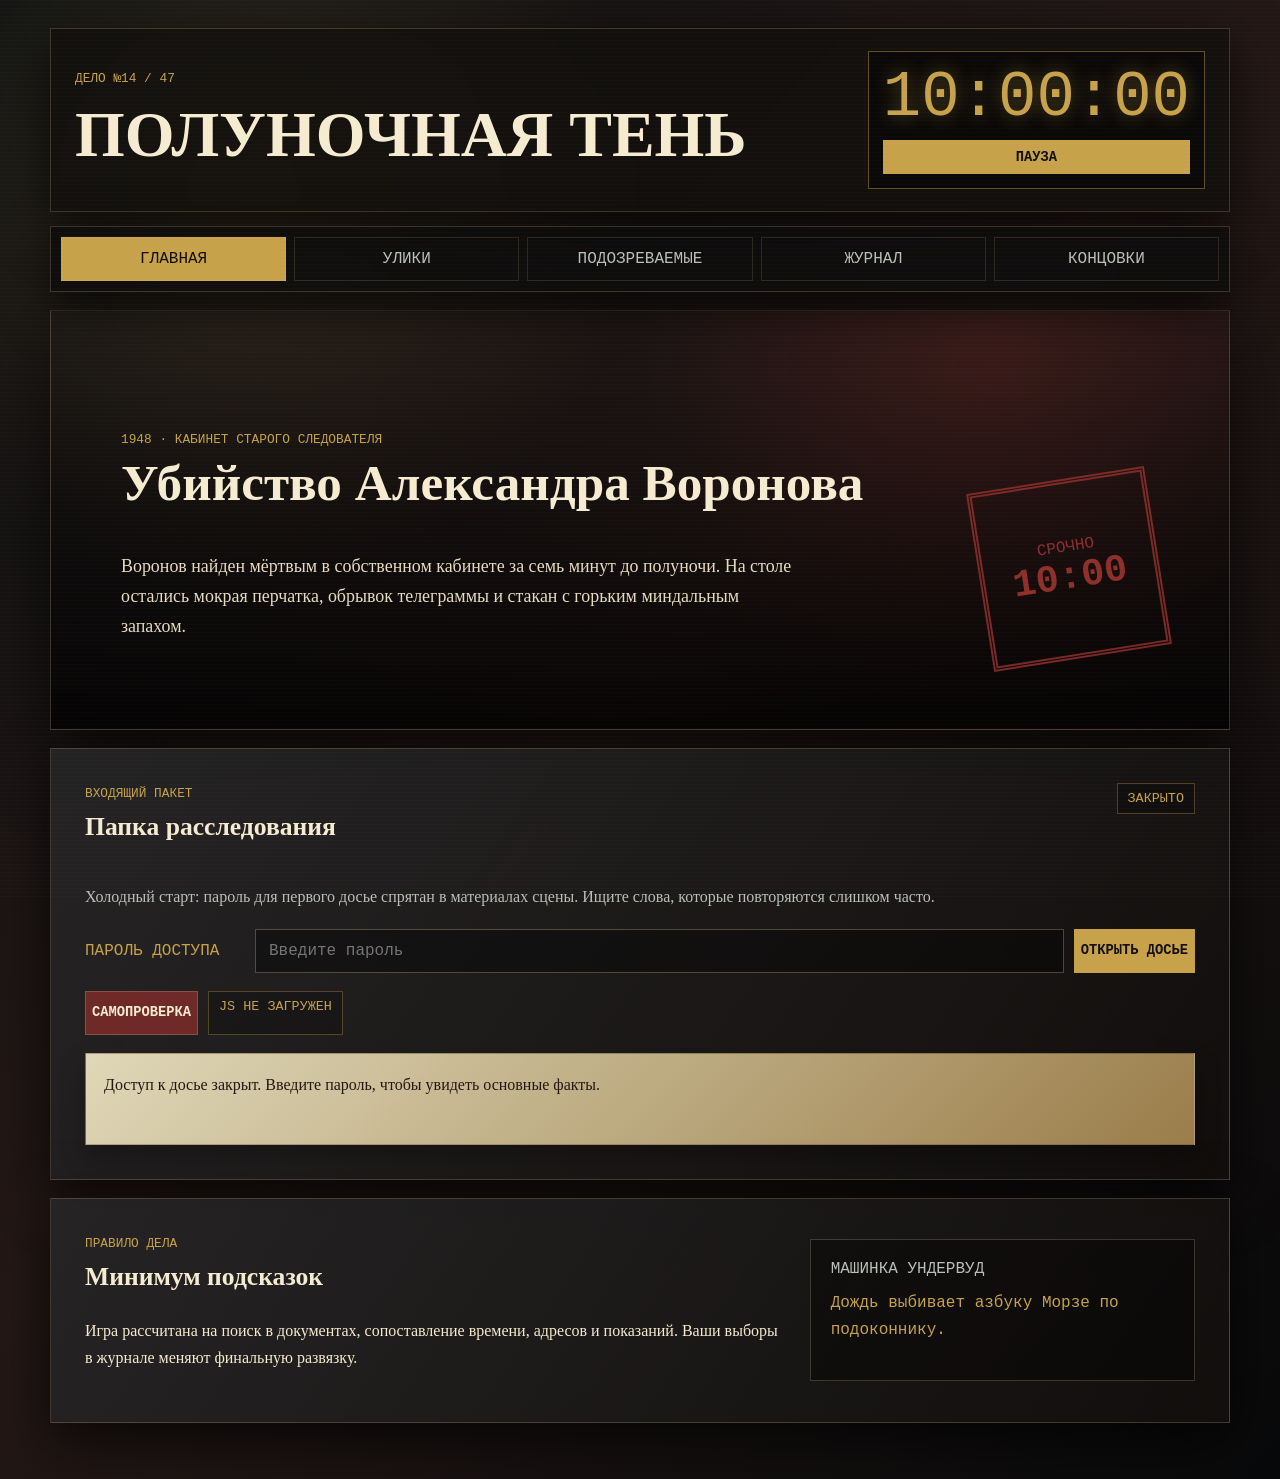
==== index.html @ 9af2876a "Add files via upload" ====
<!DOCTYPE html>
<html lang="ru">
  <head>
    <meta charset="UTF-8" />
    <meta name="viewport" content="width=device-width, initial-scale=1.0" />
    <meta name="description" content="ARG-детектив Полуночная Тень: статическая игра для GitHub Pages." />
    <title>Полуночная Тень — Дело</title>
    <link rel="stylesheet" href="css/style.css" />
  </head>
  <body data-page="index">
    <div class="rain"></div>
    <div class="backdrop"></div>
    <div class="crt"></div>
    <div class="wrap">
      <header class="topbar">
        <div>
          <p class="overline">Дело №14 / 47</p>
          <h1>Полуночная Тень</h1>
        </div>
        <div class="timer-panel" aria-live="polite">
          <span id="timer-display">10:00:00</span>
          <button id="timer-toggle" class="button small" type="button">Пауза</button>
        </div>
      </header>

      <nav class="nav" aria-label="Разделы дела">
        <a class="nav-link active" href="index.html">Главная</a>
        <a class="nav-link" href="clues.html">Улики</a>
        <a class="nav-link" href="suspects.html">Подозреваемые</a>
        <a class="nav-link" href="journal.html">Журнал</a>
        <a class="nav-link" href="endings.html">Концовки</a>
      </nav>

      <main class="content">
        <section class="hero">
          <div class="hero-copy">
            <p class="overline">1948 · кабинет старого следователя</p>
            <h2>Убийство Александра Воронова</h2>
            <p>
              Воронов найден мёртвым в собственном кабинете за семь минут до полуночи.
              На столе остались мокрая перчатка, обрывок телеграммы и стакан с горьким миндальным запахом.
            </p>
          </div>
          <div class="case-stamp" aria-hidden="true">
            <span>СРОЧНО</span>
            <strong>10:00</strong>
          </div>
        </section>

        <section class="panel">
          <div class="section-head">
            <div>
              <p class="overline">Входящий пакет</p>
              <h3>Папка расследования</h3>
            </div>
            <span id="global-status" class="status-pill">закрыто</span>
          </div>
          <p id="intro-status" class="hint">
            Холодный старт: пароль для первого досье спрятан в материалах сцены. Ищите слова, которые повторяются слишком часто.
          </p>
          <div class="password-box">
            <label for="entry-password">Пароль доступа</label>
            <input id="entry-password" type="text" autocomplete="off" placeholder="Введите пароль" />
            <button id="unlock-dossier" class="button" type="button">Открыть досье</button>
          </div>
          <div class="button-row">
            <button id="self-test" class="button secondary" type="button">Самопроверка</button>
            <span id="js-status" class="status-pill">JS не загружен</span>
          </div>
          <div id="dossier-content" class="locked-panel">
            <p>Доступ к досье закрыт. Введите пароль, чтобы увидеть основные факты.</p>
          </div>
        </section>

        <section class="panel split">
          <div>
            <p class="overline">Правило дела</p>
            <h3>Минимум подсказок</h3>
            <p>
              Игра рассчитана на поиск в документах, сопоставление времени, адресов и показаний. Ваши выборы в журнале меняют финальную развязку.
            </p>
          </div>
          <div class="type-card">
            <span>машинка Ундервуд</span>
            <p id="typewriter-line">Дождь выбивает азбуку Морзе по подоконнику.</p>
          </div>
        </section>
      </main>
    </div>

    <script defer src="js/gameData.js"></script>
    <script defer src="js/dialogues.js"></script>
    <script defer src="js/progress.js"></script>
    <script defer src="js/main.js"></script>
  </body>
</html>
---- css/style.css ----
:root {
  --ink: #120f0d;
  --coal: #1b1b1c;
  --charcoal: #262526;
  --paper: #d6c49b;
  --paper-deep: #a98b55;
  --brass: #c7a24a;
  --red: #8e2f2b;
  --green: #5c7b68;
  --mist: #b8c0b7;
  --white: #f5ebd0;
  --shadow: rgba(0, 0, 0, 0.72);
  color-scheme: dark;
}

* {
  box-sizing: border-box;
}

html {
  min-height: 100%;
  background: var(--ink);
}

body {
  min-height: 100vh;
  margin: 0;
  color: var(--white);
  font-family: Georgia, "Times New Roman", serif;
  background:
    radial-gradient(circle at 18% 12%, rgba(199, 162, 74, 0.15), transparent 26rem),
    linear-gradient(135deg, #0d1012 0%, #241816 48%, #08090a 100%);
  overflow-x: hidden;
}

body::before {
  content: "";
  position: fixed;
  inset: 0;
  z-index: -4;
  background:
    linear-gradient(90deg, rgba(0, 0, 0, 0.76), transparent 42%, rgba(0, 0, 0, 0.8)),
    url("data:image/svg+xml,%3Csvg xmlns='http://www.w3.org/2000/svg' width='1200' height='800' viewBox='0 0 1200 800'%3E%3Crect width='1200' height='800' fill='%23110f0e'/%3E%3Cpath d='M0 610h1200v190H0z' fill='%23181715'/%3E%3Cpath d='M135 95h260v340H135z' fill='%23262828'/%3E%3Cpath d='M165 125h85v280h-85zm115 0h85v280h-85z' fill='%2307090a'/%3E%3Cpath d='M720 92h275v385H720z' fill='%23222322'/%3E%3Cpath d='M750 128h92v312h-92zm118 0h92v312h-92z' fill='%23080b0d'/%3E%3Cpath d='M470 470h360v42H470zM520 510h260v105H520z' fill='%23332b22'/%3E%3Cpath d='M548 438h125v36H548z' fill='%23644b31'/%3E%3Ccircle cx='610' cy='456' r='22' fill='%23b18e4d' opacity='.45'/%3E%3Cpath d='M70 652h1060' stroke='%23443b31' stroke-width='3'/%3E%3C/svg%3E") center / cover no-repeat;
  filter: saturate(0.75) contrast(1.08);
}

.backdrop {
  position: fixed;
  inset: 0;
  z-index: -3;
  background: radial-gradient(circle at 50% 8%, transparent 0 18rem, rgba(0, 0, 0, 0.56) 42rem);
  pointer-events: none;
}

.rain {
  position: fixed;
  inset: 0;
  z-index: -2;
  opacity: 0.32;
  pointer-events: none;
  background-image:
    linear-gradient(115deg, transparent 0 42%, rgba(184, 192, 183, 0.42) 43%, transparent 45%),
    linear-gradient(115deg, transparent 0 70%, rgba(184, 192, 183, 0.26) 71%, transparent 73%);
  background-size: 56px 128px, 89px 160px;
  animation: rain-fall 0.72s linear infinite;
}

.crt {
  position: fixed;
  inset: 0;
  z-index: 30;
  pointer-events: none;
  background:
    repeating-linear-gradient(to bottom, rgba(255, 255, 255, 0.03) 0 1px, transparent 1px 4px),
    radial-gradient(circle, transparent 45%, rgba(0, 0, 0, 0.35));
  mix-blend-mode: screen;
  opacity: 0.42;
}

.wrap {
  width: min(1180px, calc(100% - 32px));
  margin: 0 auto;
  padding: 28px 0 56px;
}

.topbar,
.nav,
.panel {
  border: 1px solid rgba(214, 196, 155, 0.22);
  box-shadow: 0 16px 50px var(--shadow);
  backdrop-filter: blur(5px);
}

.topbar {
  display: flex;
  align-items: center;
  justify-content: space-between;
  gap: 24px;
  padding: 22px 24px;
  background: rgba(18, 15, 13, 0.82);
}

h1,
h2,
h3,
p {
  margin-top: 0;
}

h1 {
  margin-bottom: 0;
  font-size: clamp(2.1rem, 5vw, 4.8rem);
  font-weight: 700;
  text-transform: uppercase;
}

h2 {
  font-size: clamp(2rem, 4vw, 4.2rem);
  line-height: 0.98;
}

h3 {
  font-size: clamp(1.35rem, 2vw, 2rem);
}

p {
  line-height: 1.68;
}

.overline {
  margin-bottom: 8px;
  color: var(--brass);
  font-family: "Courier New", monospace;
  font-size: 0.8rem;
  letter-spacing: 0;
  text-transform: uppercase;
}

.timer-panel {
  min-width: 245px;
  padding: 14px;
  border: 1px solid rgba(199, 162, 74, 0.45);
  background: rgba(0, 0, 0, 0.44);
  text-align: center;
}

#timer-display {
  display: block;
  color: var(--brass);
  font-family: "Courier New", monospace;
  font-size: clamp(2.2rem, 5vw, 4rem);
  line-height: 1;
  text-shadow: 0 0 18px rgba(199, 162, 74, 0.42);
}

.nav {
  display: flex;
  flex-wrap: wrap;
  gap: 8px;
  margin-top: 14px;
  padding: 10px;
  background: rgba(12, 12, 12, 0.8);
}

.nav-link {
  flex: 1 1 150px;
  padding: 12px 14px;
  color: var(--mist);
  border: 1px solid rgba(214, 196, 155, 0.15);
  font-family: "Courier New", monospace;
  text-align: center;
  text-decoration: none;
  text-transform: uppercase;
}

.nav-link:hover,
.nav-link.active {
  color: var(--ink);
  background: var(--brass);
}

.content {
  display: grid;
  gap: 18px;
  margin-top: 18px;
}

.two-column {
  grid-template-columns: minmax(0, 1fr) minmax(320px, 0.7fr);
}

.hero {
  min-height: 420px;
  display: grid;
  grid-template-columns: minmax(0, 1fr) 230px;
  align-items: end;
  gap: 20px;
  padding: clamp(28px, 6vw, 70px);
  border: 1px solid rgba(214, 196, 155, 0.24);
  background:
    linear-gradient(180deg, transparent, rgba(0, 0, 0, 0.78)),
    radial-gradient(circle at 80% 15%, rgba(142, 47, 43, 0.26), transparent 22rem);
  box-shadow: 0 24px 70px var(--shadow);
}

.hero-copy {
  max-width: 780px;
}

.hero-copy p:not(.overline) {
  max-width: 680px;
  color: #e6dac0;
  font-size: 1.12rem;
}

.case-stamp {
  justify-self: end;
  width: 180px;
  height: 180px;
  display: grid;
  place-content: center;
  border: 5px double rgba(142, 47, 43, 0.85);
  color: var(--red);
  transform: rotate(-9deg);
  text-align: center;
  text-transform: uppercase;
}

.case-stamp span,
.case-stamp strong {
  display: block;
  font-family: "Courier New", monospace;
}

.case-stamp strong {
  font-size: 2.4rem;
}

.panel {
  padding: clamp(20px, 4vw, 34px);
  background:
    linear-gradient(125deg, rgba(38, 37, 38, 0.93), rgba(18, 15, 13, 0.9)),
    repeating-linear-gradient(0deg, rgba(255, 255, 255, 0.02) 0 1px, transparent 1px 8px);
}

.split {
  display: grid;
  grid-template-columns: minmax(0, 1fr) minmax(260px, 0.55fr);
  gap: 24px;
}

.section-head {
  display: flex;
  justify-content: space-between;
  gap: 18px;
  align-items: flex-start;
  margin-bottom: 16px;
}

.hint {
  color: var(--mist);
}

.status-pill,
.tag {
  display: inline-block;
  padding: 7px 10px;
  border: 1px solid rgba(199, 162, 74, 0.35);
  color: var(--brass);
  background: rgba(0, 0, 0, 0.26);
  font-family: "Courier New", monospace;
  font-size: 0.84rem;
  text-transform: uppercase;
}

.password-box {
  display: grid;
  grid-template-columns: 160px minmax(0, 1fr) auto;
  gap: 10px;
  align-items: center;
  margin: 18px 0;
}

label {
  color: var(--brass);
  font-family: "Courier New", monospace;
  text-transform: uppercase;
}

input,
textarea {
  width: 100%;
  border: 1px solid rgba(214, 196, 155, 0.32);
  border-radius: 0;
  color: var(--white);
  background: rgba(0, 0, 0, 0.38);
  font: 1rem "Courier New", monospace;
  outline: none;
}

input {
  min-height: 44px;
  padding: 0 13px;
}

textarea {
  resize: vertical;
  min-height: 180px;
  padding: 13px;
  line-height: 1.55;
}

input:focus,
textarea:focus {
  border-color: var(--brass);
  box-shadow: 0 0 0 3px rgba(199, 162, 74, 0.14);
}

.button {
  min-height: 44px;
  border: 1px solid rgba(199, 162, 74, 0.7);
  color: var(--ink);
  background: var(--brass);
  cursor: pointer;
  font: 700 0.86rem "Courier New", monospace;
  text-transform: uppercase;
}

.button:hover {
  filter: brightness(1.08);
}

.button.secondary {
  color: var(--white);
  background: rgba(142, 47, 43, 0.72);
  border-color: rgba(214, 196, 155, 0.25);
}

.button.small {
  width: 100%;
  margin-top: 10px;
  min-height: 34px;
}

.button-row {
  display: flex;
  flex-wrap: wrap;
  gap: 10px;
  margin: 12px 0 18px;
}

.locked-panel,
.paper,
.suspect-card,
.choice-card,
.note {
  border: 1px solid rgba(80, 57, 35, 0.34);
  color: #231912;
  background:
    linear-gradient(135deg, rgba(255, 246, 209, 0.86), rgba(173, 141, 83, 0.88)),
    repeating-linear-gradient(90deg, rgba(0, 0, 0, 0.04) 0 1px, transparent 1px 9px);
  box-shadow: 0 12px 24px rgba(0, 0, 0, 0.28);
}

.locked-panel {
  padding: 18px;
  min-height: 92px;
}

.evidence-board,
.card-grid {
  display: grid;
  grid-template-columns: repeat(auto-fit, minmax(240px, 1fr));
  gap: 18px;
}

.paper,
.suspect-card,
.choice-card {
  position: relative;
  padding: 18px;
  transform: rotate(var(--tilt, 0deg));
}

.paper::before,
.suspect-card::before {
  content: "";
  position: absolute;
  top: -9px;
  left: 42%;
  width: 64px;
  height: 22px;
  background: rgba(214, 196, 155, 0.52);
  box-shadow: 0 2px 5px rgba(0, 0, 0, 0.25);
}

.paper h3,
.suspect-card h3,
.choice-card h3 {
  margin-bottom: 8px;
  color: #271913;
}

.meta {
  margin-bottom: 10px;
  color: #6b332b;
  font-family: "Courier New", monospace;
  font-size: 0.85rem;
  text-transform: uppercase;
}

.locked {
  color: var(--mist);
  background: rgba(0, 0, 0, 0.22);
}

.file-link {
  display: inline-block;
  margin-top: 10px;
  color: #401f1c;
  font-family: "Courier New", monospace;
  font-weight: 700;
}

.material-preview {
  display: block;
  width: 100%;
  margin-top: 12px;
  border: 1px solid rgba(52, 32, 22, 0.32);
  background: rgba(255, 255, 255, 0.22);
}

img.material-preview {
  min-height: 180px;
  object-fit: cover;
}

.pdf-preview {
  height: 240px;
}

.audio-preview {
  min-height: 42px;
}

.tag-row,
.mini-tags {
  display: flex;
  flex-wrap: wrap;
  gap: 8px;
  margin-top: 14px;
}

.mini-tags span {
  padding: 4px 7px;
  color: #342016;
  border: 1px solid rgba(52, 32, 22, 0.28);
  font: 0.76rem "Courier New", monospace;
  text-transform: uppercase;
}

.dialogue {
  margin-top: 12px;
  padding-top: 12px;
  border-top: 1px dashed rgba(52, 32, 22, 0.34);
  font-style: italic;
}

.choice-list,
.note-list {
  display: grid;
  gap: 14px;
}

.choice-card {
  display: grid;
  gap: 12px;
}

.choice-card.selected {
  outline: 4px solid rgba(142, 47, 43, 0.55);
}

.note {
  padding: 14px;
  white-space: pre-wrap;
}

.type-card {
  align-self: center;
  padding: 20px;
  border: 1px solid rgba(214, 196, 155, 0.24);
  color: var(--brass);
  background: rgba(0, 0, 0, 0.35);
  font-family: "Courier New", monospace;
}

.type-card span {
  display: block;
  margin-bottom: 12px;
  color: var(--mist);
  text-transform: uppercase;
}

.toast {
  position: fixed;
  right: 18px;
  bottom: 18px;
  z-index: 40;
  max-width: min(420px, calc(100% - 36px));
  padding: 14px 16px;
  border: 1px solid rgba(199, 162, 74, 0.45);
  color: var(--white);
  background: rgba(13, 13, 13, 0.92);
  box-shadow: 0 12px 34px rgba(0, 0, 0, 0.46);
  font-family: "Courier New", monospace;
}

@keyframes rain-fall {
  from {
    background-position: 0 0, 0 0;
  }
  to {
    background-position: -56px 128px, -89px 160px;
  }
}

@media (max-width: 820px) {
  .topbar,
  .hero,
  .split,
  .two-column,
  .password-box {
    grid-template-columns: 1fr;
  }

  .topbar {
    display: grid;
  }

  .timer-panel {
    min-width: 0;
  }

  .case-stamp {
    justify-self: start;
  }

  .section-head {
    display: grid;
  }
}
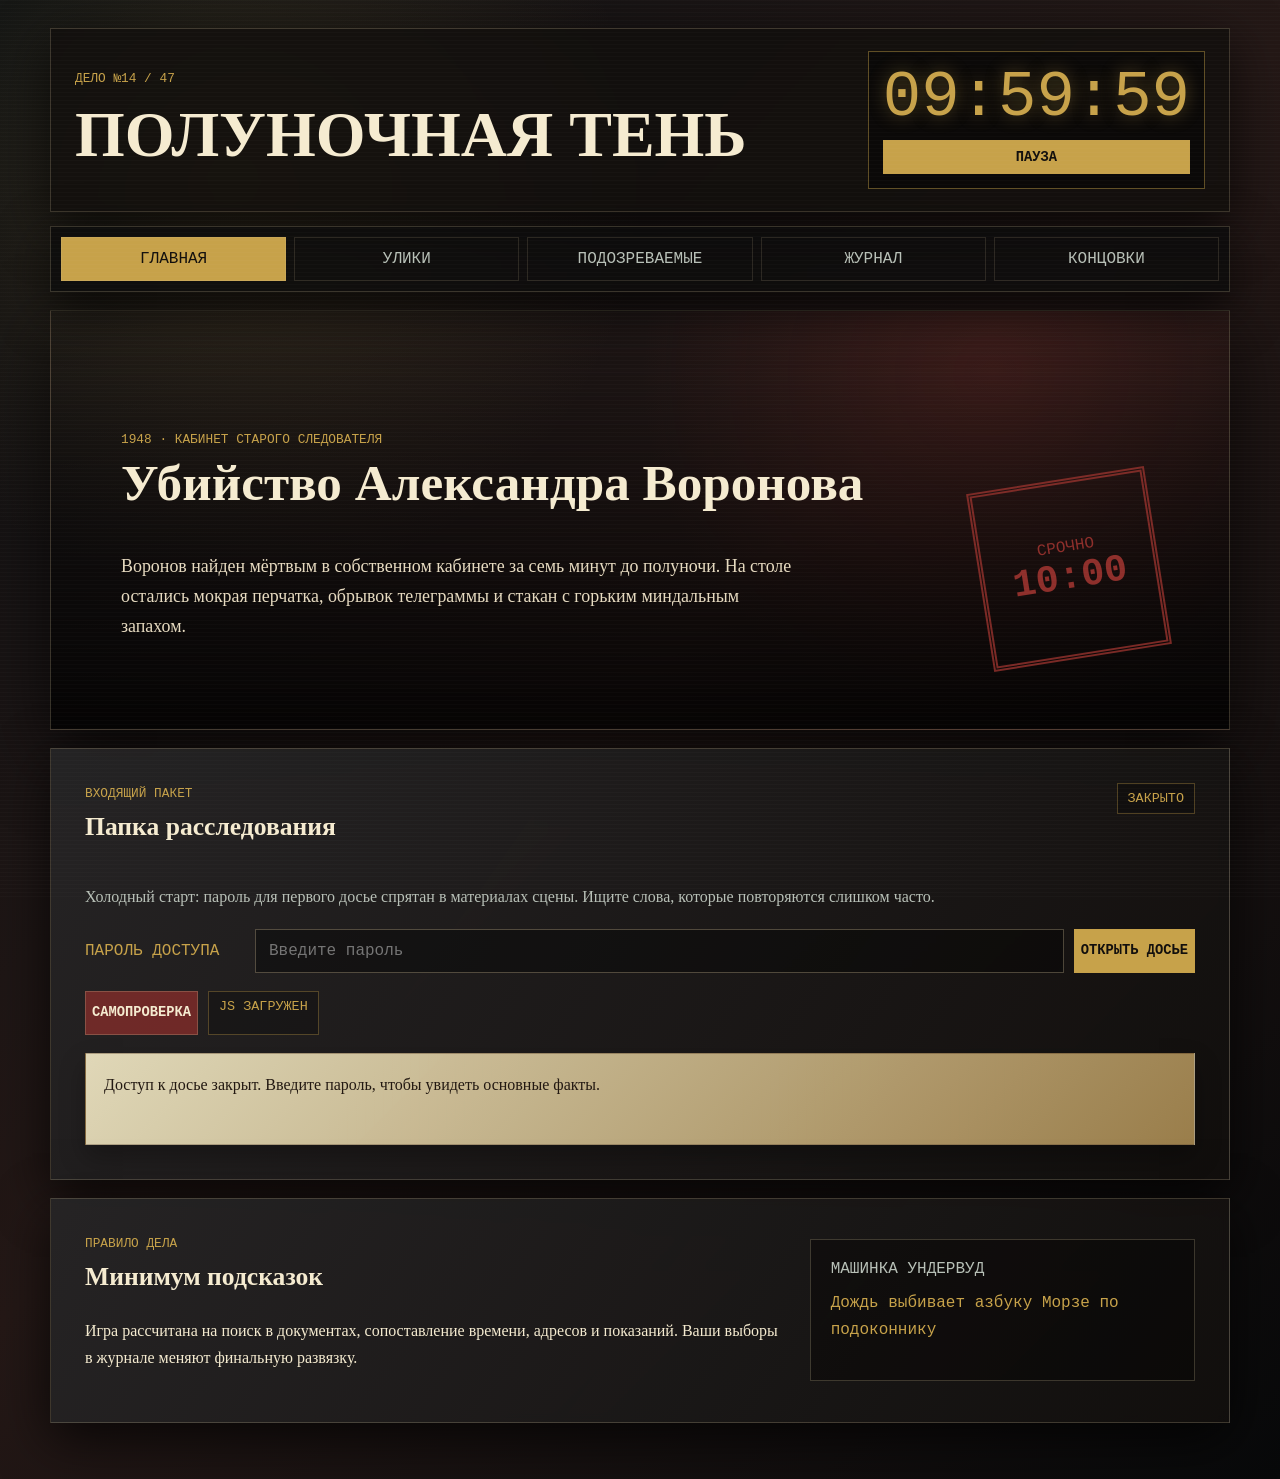
==== commit f8230417: "Fix static ARG game and enable GitHub Pages deployment" ====
--- a/index.html
+++ b/index.html
@@ -91,6 +91,6 @@
     <script defer src="js/gameData.js"></script>
     <script defer src="js/dialogues.js"></script>
     <script defer src="js/progress.js"></script>
-    <script defer src="js/main.js"></script>
+    <script type="module" src="js/main.js"></script>
   </body>
 </html>
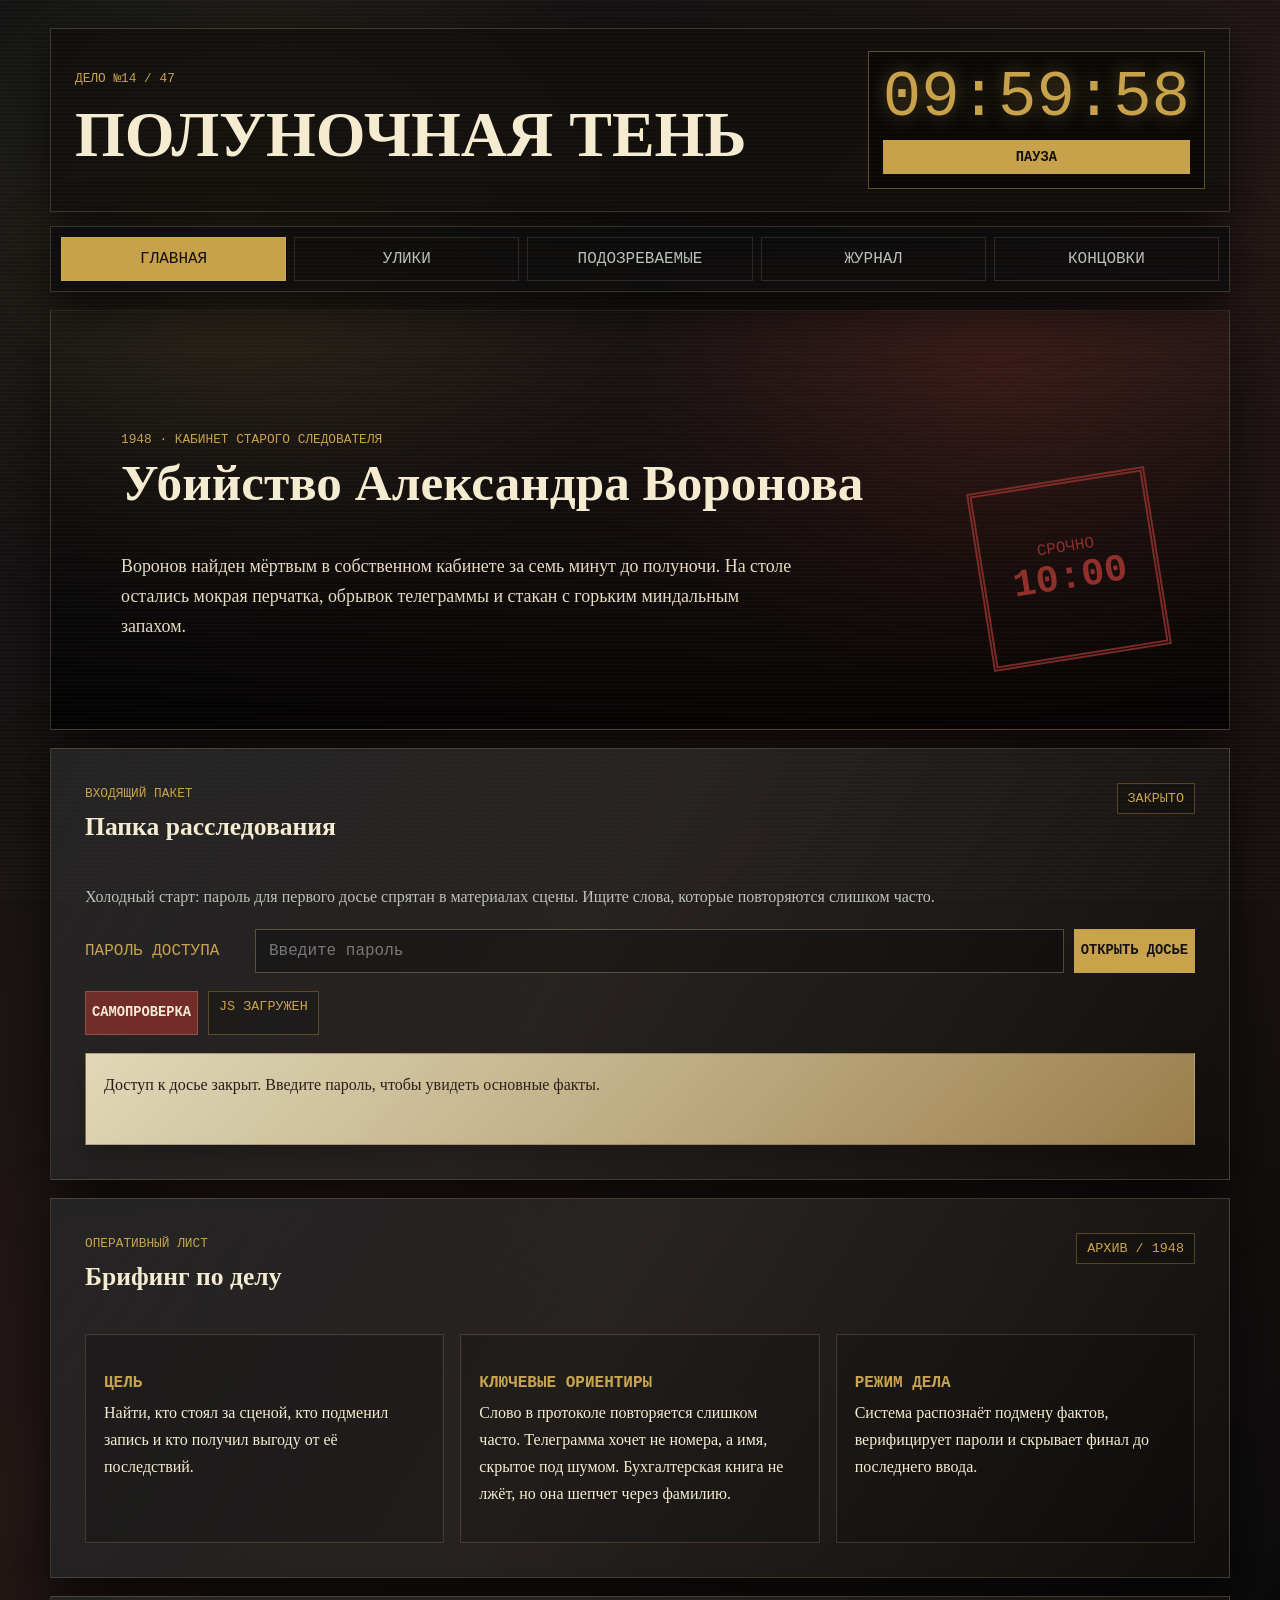
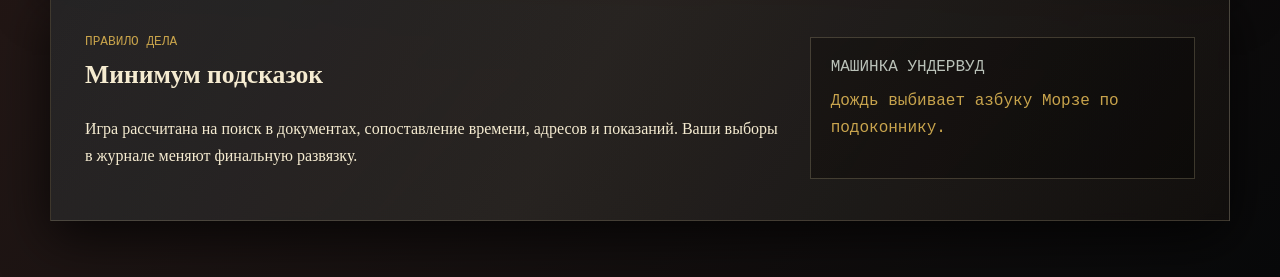
==== commit 59bde5ea: "Add immersive briefing and richer noir presentation" ====
--- a/index.html
+++ b/index.html
@@ -72,6 +72,17 @@
           </div>
         </section>
 
+        <section class="panel">
+          <div class="section-head">
+            <div>
+              <p class="overline">Оперативный лист</p>
+              <h3>Брифинг по делу</h3>
+            </div>
+            <span class="status-pill">архив / 1948</span>
+          </div>
+          <div id="mission-board" class="brief-grid"></div>
+        </section>
+
         <section class="panel split">
           <div>
             <p class="overline">Правило дела</p>
--- a/css/style.css
+++ b/css/style.css
@@ -241,6 +241,17 @@
   background:
     linear-gradient(125deg, rgba(38, 37, 38, 0.93), rgba(18, 15, 13, 0.9)),
     repeating-linear-gradient(0deg, rgba(255, 255, 255, 0.02) 0 1px, transparent 1px 8px);
+  position: relative;
+  overflow: hidden;
+}
+
+.panel::after {
+  content: "";
+  position: absolute;
+  inset: 0;
+  pointer-events: none;
+  background: linear-gradient(120deg, transparent 0%, rgba(212, 175, 136, 0.06) 45%, transparent 100%);
+  mix-blend-mode: screen;
 }
 
 .split {
@@ -486,6 +497,33 @@
   white-space: pre-wrap;
 }
 
+.brief-grid {
+  display: grid;
+  grid-template-columns: repeat(auto-fit, minmax(250px, 1fr));
+  gap: 16px;
+}
+
+.brief-card,
+.quote-box {
+  padding: 18px;
+  border: 1px solid rgba(212, 175, 136, 0.2);
+  background: rgba(0, 0, 0, 0.25);
+  box-shadow: inset 0 0 0 1px rgba(255, 255, 255, 0.02);
+}
+
+.brief-card h4 {
+  margin-bottom: 8px;
+  color: var(--brass);
+  font-family: "Courier New", monospace;
+  text-transform: uppercase;
+}
+
+.quote-box {
+  margin-top: 12px;
+  font-style: italic;
+  color: #e9d8b2;
+}
+
 .type-card {
   align-self: center;
   padding: 20px;
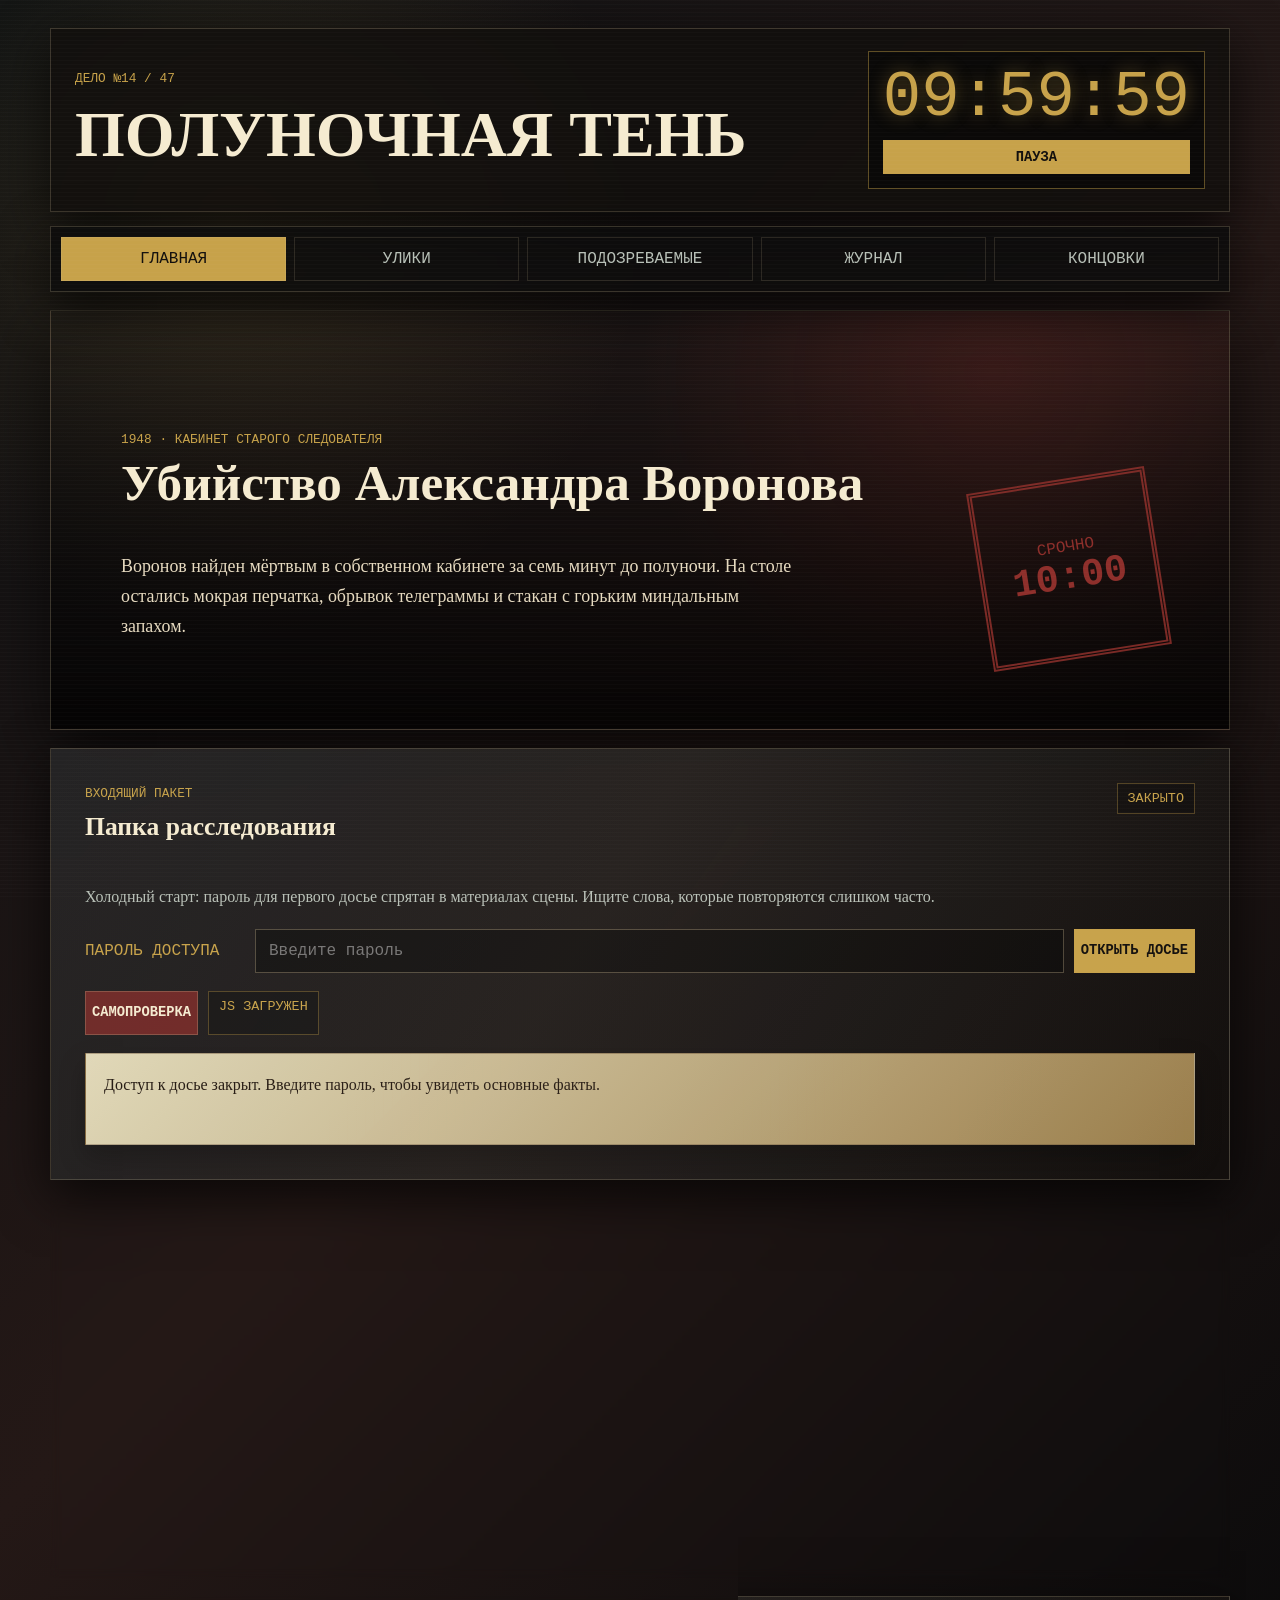
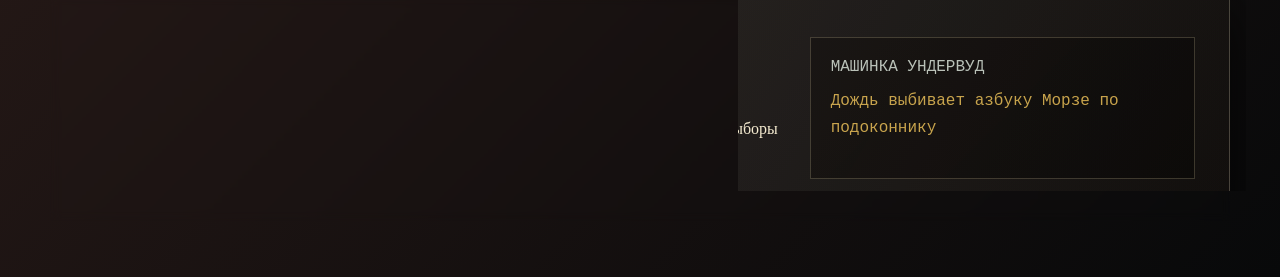
==== commit db0e0d39: "Add suspect dossier gallery with noir character cards" ====
--- a/index.html
+++ b/index.html
@@ -99,6 +99,7 @@
       </main>
     </div>
 
+    <script src="js/data.js"></script>
     <script defer src="js/gameData.js"></script>
     <script defer src="js/dialogues.js"></script>
     <script defer src="js/progress.js"></script>
--- a/css/style.css
+++ b/css/style.css
@@ -393,6 +393,73 @@
   transform: rotate(var(--tilt, 0deg));
 }
 
+.suspect-card {
+  display: grid;
+  grid-template-columns: minmax(180px, 220px) 1fr;
+  gap: 18px;
+  padding: 20px;
+  border: 1px solid rgba(212, 175, 136, 0.24);
+  color: #231912;
+  background:
+    linear-gradient(135deg, rgba(255, 247, 220, 0.92), rgba(173, 141, 83, 0.9)),
+    repeating-linear-gradient(90deg, rgba(0, 0, 0, 0.04) 0 1px, transparent 1px 9px);
+  box-shadow: 0 14px 30px rgba(0, 0, 0, 0.28);
+}
+
+.suspect-card.locked {
+  color: var(--mist);
+  background: rgba(0, 0, 0, 0.2);
+}
+
+.suspect-photo-wrap {
+  position: relative;
+}
+
+.suspect-photo {
+  width: 100%;
+  height: 260px;
+  object-fit: cover;
+  border: 2px solid rgba(52, 32, 22, 0.34);
+  box-shadow: 0 10px 24px rgba(0, 0, 0, 0.32);
+}
+
+.suspect-card.locked .suspect-photo {
+  filter: grayscale(1) brightness(0.72);
+}
+
+.suspect-badge {
+  position: absolute;
+  top: 10px;
+  left: 10px;
+  padding: 6px 8px;
+  border: 1px solid rgba(255, 255, 255, 0.4);
+  color: var(--white);
+  background: rgba(12, 12, 12, 0.72);
+  font: 0.72rem "Courier New", monospace;
+  text-transform: uppercase;
+}
+
+.suspect-body {
+  display: grid;
+  gap: 10px;
+}
+
+.suspect-description {
+  color: #4a2b1c;
+  font-size: 0.98rem;
+}
+
+.suspect-dossier {
+  padding: 10px 0;
+  border-top: 1px dashed rgba(52, 32, 22, 0.24);
+  border-bottom: 1px dashed rgba(52, 32, 22, 0.24);
+}
+
+.suspect-button {
+  justify-self: start;
+  margin-top: 4px;
+}
+
 .paper::before,
 .suspect-card::before {
   content: "";
@@ -587,4 +654,8 @@
   .section-head {
     display: grid;
   }
-}
+
+  .suspect-card {
+    grid-template-columns: 1fr;
+  }
+}
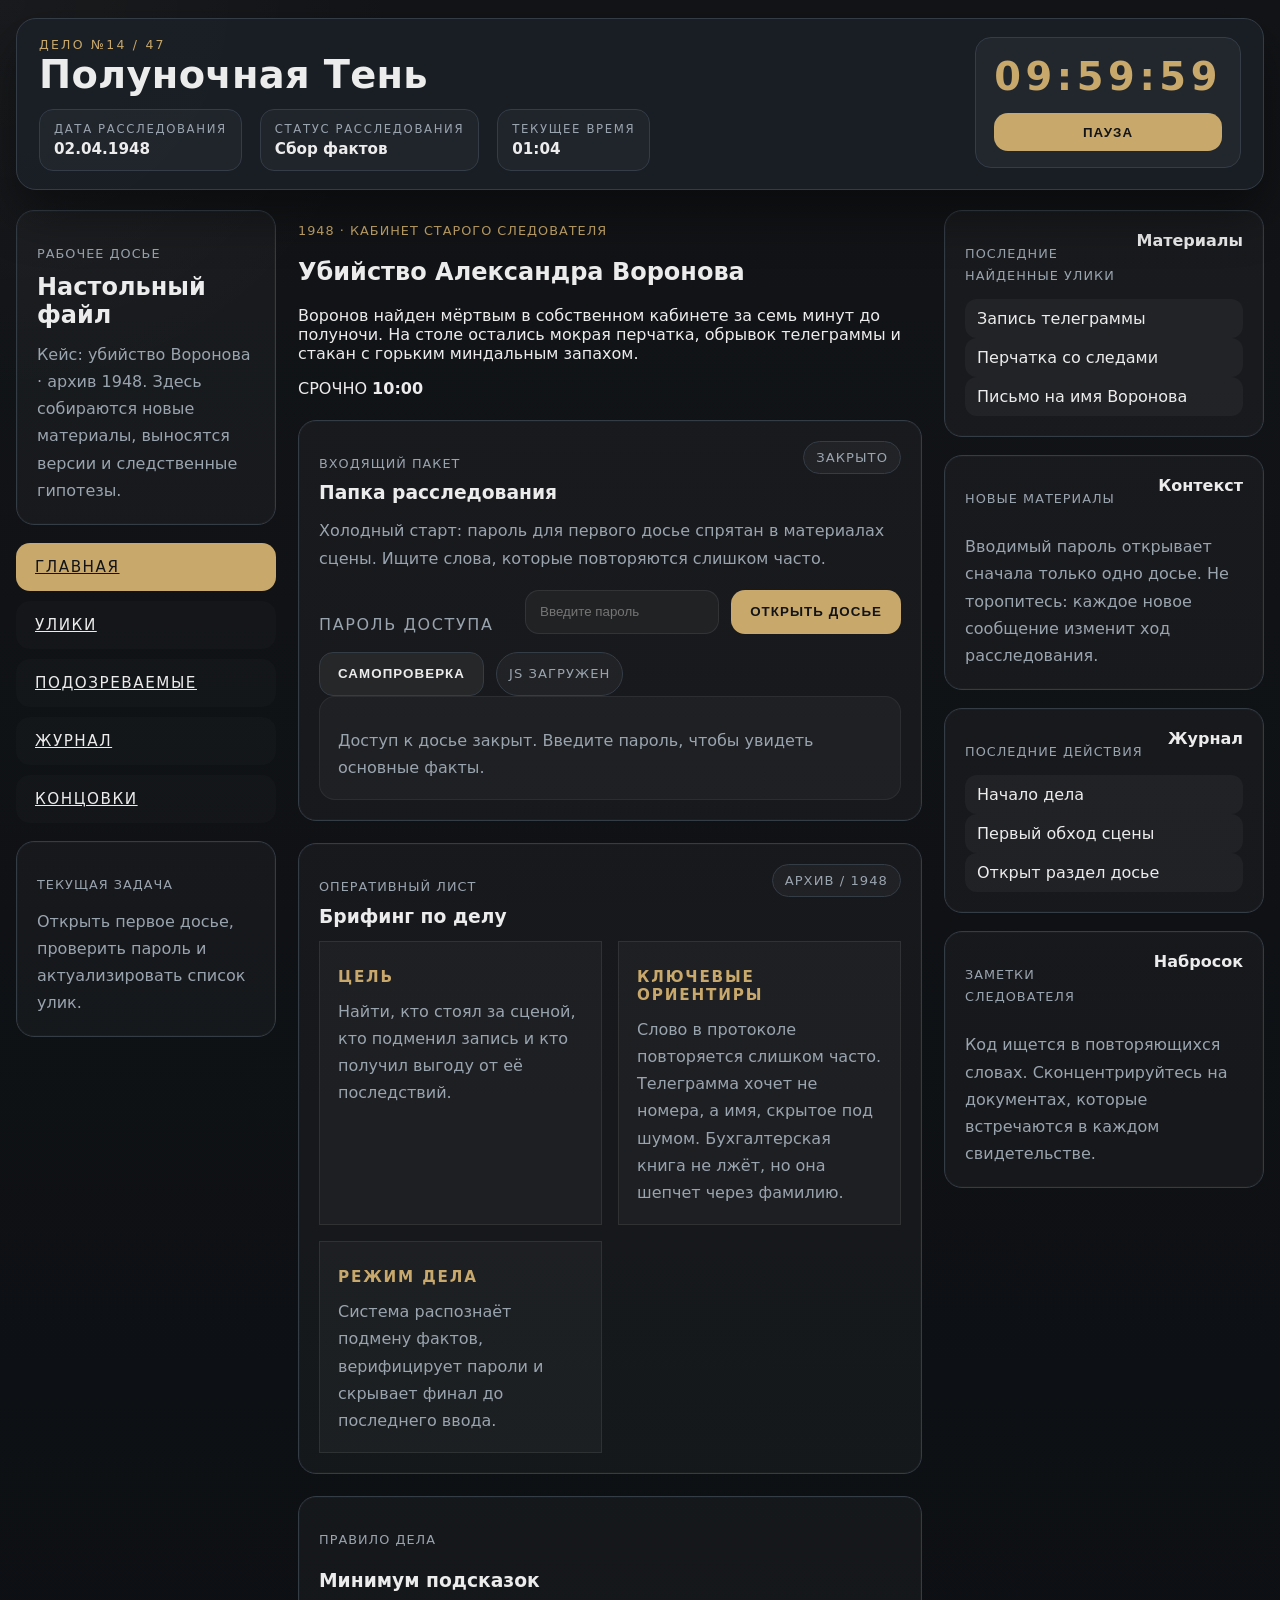
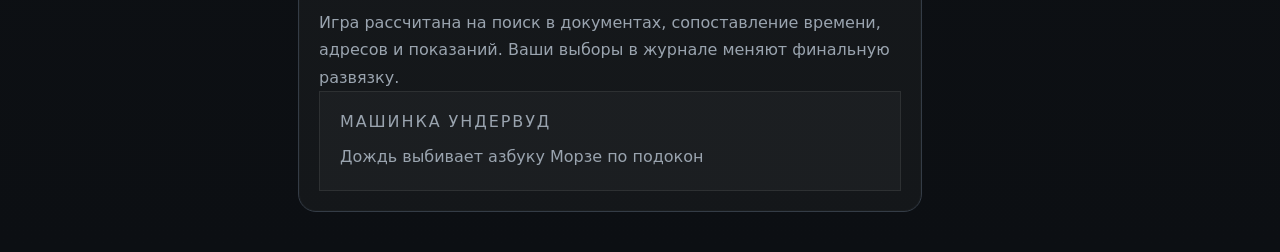
==== commit 9e4ef32f: "Apply investigator workspace redesign and update interface layout" ====
--- a/index.html
+++ b/index.html
@@ -13,9 +13,25 @@
     <div class="crt"></div>
     <div class="wrap">
       <header class="topbar">
-        <div>
-          <p class="overline">Дело №14 / 47</p>
-          <h1>Полуночная Тень</h1>
+        <div class="topbar-main">
+          <div>
+            <p class="overline">Дело №14 / 47</p>
+            <h1>Полуночная Тень</h1>
+          </div>
+          <div class="topbar-meta">
+            <div class="meta-item">
+              <span>Дата расследования</span>
+              <strong id="case-date">02.04.1948</strong>
+            </div>
+            <div class="meta-item">
+              <span>Статус расследования</span>
+              <strong id="case-status">В работе</strong>
+            </div>
+            <div class="meta-item">
+              <span>Текущее время</span>
+              <strong id="current-time"></strong>
+            </div>
+          </div>
         </div>
         <div class="timer-panel" aria-live="polite">
           <span id="timer-display">10:00:00</span>
@@ -23,15 +39,27 @@
         </div>
       </header>
 
-      <nav class="nav" aria-label="Разделы дела">
-        <a class="nav-link active" href="index.html">Главная</a>
-        <a class="nav-link" href="clues.html">Улики</a>
-        <a class="nav-link" href="suspects.html">Подозреваемые</a>
-        <a class="nav-link" href="journal.html">Журнал</a>
-        <a class="nav-link" href="endings.html">Концовки</a>
-      </nav>
+      <div class="workspace-grid">
+        <aside class="sidebar">
+          <section class="sidebar-card">
+            <p class="overline">Рабочее досье</p>
+            <h2>Настольный файл</h2>
+            <p>Кейс: убийство Воронова · архив 1948. Здесь собираются новые материалы, выносятся версии и следственные гипотезы.</p>
+          </section>
+          <nav class="nav" aria-label="Навигация дела">
+            <a class="nav-link active" href="index.html">Главная</a>
+            <a class="nav-link" href="clues.html">Улики</a>
+            <a class="nav-link" href="suspects.html">Подозреваемые</a>
+            <a class="nav-link" href="journal.html">Журнал</a>
+            <a class="nav-link" href="endings.html">Концовки</a>
+          </nav>
+          <section class="sidebar-card">
+            <p class="overline">Текущая задача</p>
+            <p>Открыть первое досье, проверить пароль и актуализировать список улик.</p>
+          </section>
+        </aside>
 
-      <main class="content">
+        <main class="content workbench">
         <section class="hero">
           <div class="hero-copy">
             <p class="overline">1948 · кабинет старого следователя</p>
@@ -97,9 +125,47 @@
           </div>
         </section>
       </main>
+
+      <aside class="workspace-context">
+        <section class="context-widget">
+          <div class="context-head">
+            <p class="overline">Последние найденные улики</p>
+            <h3>Материалы</h3>
+          </div>
+          <ul class="context-list">
+            <li>Запись телеграммы</li>
+            <li>Перчатка со следами</li>
+            <li>Письмо на имя Воронова</li>
+          </ul>
+        </section>
+        <section class="context-widget">
+          <div class="context-head">
+            <p class="overline">Новые материалы</p>
+            <h3>Контекст</h3>
+          </div>
+          <p class="context-note">Вводимый пароль открывает сначала только одно досье. Не торопитесь: каждое новое сообщение изменит ход расследования.</p>
+        </section>
+        <section class="context-widget">
+          <div class="context-head">
+            <p class="overline">Последние действия</p>
+            <h3>Журнал</h3>
+          </div>
+          <ul class="context-list">
+            <li>Начало дела</li>
+            <li>Первый обход сцены</li>
+            <li>Открыт раздел досье</li>
+          </ul>
+        </section>
+        <section class="context-widget">
+          <div class="context-head">
+            <p class="overline">Заметки следователя</p>
+            <h3>Набросок</h3>
+          </div>
+          <p class="context-note">Код ищется в повторяющихся словах. Сконцентрируйтесь на документах, которые встречаются в каждом свидетельстве.</p>
+        </section>
+      </aside>
     </div>
 
-    <script src="js/data.js"></script>
     <script defer src="js/gameData.js"></script>
     <script defer src="js/dialogues.js"></script>
     <script defer src="js/progress.js"></script>
--- a/css/style.css
+++ b/css/style.css
@@ -1,16 +1,16 @@
 :root {
-  --ink: #120f0d;
-  --coal: #1b1b1c;
-  --charcoal: #262526;
-  --paper: #d6c49b;
-  --paper-deep: #a98b55;
-  --brass: #c7a24a;
-  --red: #8e2f2b;
-  --green: #5c7b68;
-  --mist: #b8c0b7;
-  --white: #f5ebd0;
-  --shadow: rgba(0, 0, 0, 0.72);
-  color-scheme: dark;
+  --background: #121417;
+  --surface: #1b2026;
+  --surface-secondary: #252b33;
+  --border: #343c46;
+  --primary-text: #ececec;
+  --secondary-text: #9aa4af;
+  --accent: #c8a86b;
+  --danger: #b94a48;
+  --success: #5d8f63;
+  --shadow: rgba(0, 0, 0, 0.42);
+  --radius: 20px;
+  --transition: 200ms ease;
 }
 
 * {
@@ -19,17 +19,16 @@
 
 html {
   min-height: 100%;
-  background: var(--ink);
+  background: var(--background);
 }
 
 body {
+  margin: 0;
   min-height: 100vh;
-  margin: 0;
-  color: var(--white);
-  font-family: Georgia, "Times New Roman", serif;
-  background:
-    radial-gradient(circle at 18% 12%, rgba(199, 162, 74, 0.15), transparent 26rem),
-    linear-gradient(135deg, #0d1012 0%, #241816 48%, #08090a 100%);
+  color: var(--primary-text);
+  font-family: "Inter", ui-sans-serif, system-ui, sans-serif;
+  background: radial-gradient(circle at top left, rgba(255, 255, 255, 0.03), transparent 18%),
+    linear-gradient(180deg, #121417 0%, #0c0f13 100%);
   overflow-x: hidden;
 }
 
@@ -38,326 +37,304 @@
   position: fixed;
   inset: 0;
   z-index: -4;
-  background:
-    linear-gradient(90deg, rgba(0, 0, 0, 0.76), transparent 42%, rgba(0, 0, 0, 0.8)),
-    url("data:image/svg+xml,%3Csvg xmlns='http://www.w3.org/2000/svg' width='1200' height='800' viewBox='0 0 1200 800'%3E%3Crect width='1200' height='800' fill='%23110f0e'/%3E%3Cpath d='M0 610h1200v190H0z' fill='%23181715'/%3E%3Cpath d='M135 95h260v340H135z' fill='%23262828'/%3E%3Cpath d='M165 125h85v280h-85zm115 0h85v280h-85z' fill='%2307090a'/%3E%3Cpath d='M720 92h275v385H720z' fill='%23222322'/%3E%3Cpath d='M750 128h92v312h-92zm118 0h92v312h-92z' fill='%23080b0d'/%3E%3Cpath d='M470 470h360v42H470zM520 510h260v105H520z' fill='%23332b22'/%3E%3Cpath d='M548 438h125v36H548z' fill='%23644b31'/%3E%3Ccircle cx='610' cy='456' r='22' fill='%23b18e4d' opacity='.45'/%3E%3Cpath d='M70 652h1060' stroke='%23443b31' stroke-width='3'/%3E%3C/svg%3E") center / cover no-repeat;
-  filter: saturate(0.75) contrast(1.08);
-}
-
-.backdrop {
-  position: fixed;
-  inset: 0;
-  z-index: -3;
-  background: radial-gradient(circle at 50% 8%, transparent 0 18rem, rgba(0, 0, 0, 0.56) 42rem);
-  pointer-events: none;
-}
-
-.rain {
-  position: fixed;
-  inset: 0;
-  z-index: -2;
-  opacity: 0.32;
-  pointer-events: none;
-  background-image:
-    linear-gradient(115deg, transparent 0 42%, rgba(184, 192, 183, 0.42) 43%, transparent 45%),
-    linear-gradient(115deg, transparent 0 70%, rgba(184, 192, 183, 0.26) 71%, transparent 73%);
-  background-size: 56px 128px, 89px 160px;
-  animation: rain-fall 0.72s linear infinite;
-}
-
+  background: radial-gradient(circle at 20% 10%, rgba(255, 255, 255, 0.04), transparent 20rem);
+}
+
+.backdrop,
+.rain,
 .crt {
-  position: fixed;
-  inset: 0;
-  z-index: 30;
-  pointer-events: none;
-  background:
-    repeating-linear-gradient(to bottom, rgba(255, 255, 255, 0.03) 0 1px, transparent 1px 4px),
-    radial-gradient(circle, transparent 45%, rgba(0, 0, 0, 0.35));
-  mix-blend-mode: screen;
-  opacity: 0.42;
+  display: none;
 }
 
 .wrap {
-  width: min(1180px, calc(100% - 32px));
+  width: min(1600px, calc(100% - 32px));
   margin: 0 auto;
-  padding: 28px 0 56px;
-}
-
-.topbar,
-.nav,
+  padding: 18px 0 40px;
+}
+
+.topbar {
+  display: flex;
+  align-items: flex-start;
+  justify-content: space-between;
+  gap: 22px;
+  padding: 18px 22px;
+  background: rgba(27, 32, 38, 0.96);
+  border: 1px solid var(--border);
+  border-radius: var(--radius);
+  box-shadow: 0 24px 50px var(--shadow);
+  position: sticky;
+  top: 14px;
+  z-index: 2;
+}
+
+.topbar-main {
+  display: grid;
+  gap: 12px;
+}
+
+.topbar h1 {
+  margin: 0;
+  font-size: clamp(2rem, 3vw, 3.2rem);
+  font-weight: 600;
+  letter-spacing: 0.3px;
+}
+
+.topbar .overline {
+  margin: 0;
+  color: var(--accent);
+  font-size: 0.78rem;
+  letter-spacing: 0.18em;
+  text-transform: uppercase;
+}
+
+.topbar-meta {
+  display: flex;
+  flex-wrap: wrap;
+  gap: 12px 18px;
+}
+
+.meta-item {
+  min-width: 118px;
+  padding: 12px 14px;
+  background: rgba(255, 255, 255, 0.03);
+  border: 1px solid var(--border);
+  border-radius: 14px;
+}
+
+.meta-item span {
+  display: block;
+  color: var(--secondary-text);
+  font-size: 0.73rem;
+  letter-spacing: 0.14em;
+  text-transform: uppercase;
+}
+
+.meta-item strong {
+  display: block;
+  margin-top: 4px;
+  color: var(--primary-text);
+  font-size: 0.95rem;
+  font-weight: 600;
+}
+
+.timer-panel {
+  min-width: 220px;
+  padding: 16px 18px;
+  border-radius: 16px;
+  border: 1px solid var(--border);
+  background: rgba(255, 255, 255, 0.04);
+  text-align: center;
+}
+
+#timer-display {
+  display: block;
+  font-family: "Inter", ui-sans-serif, system-ui, sans-serif;
+  font-size: clamp(1.9rem, 3vw, 2.8rem);
+  font-weight: 700;
+  letter-spacing: 0.12em;
+  color: var(--accent);
+}
+
+.timer-panel button {
+  width: 100%;
+  margin-top: 14px;
+}
+
+.workspace-grid {
+  display: grid;
+  grid-template-columns: 260px minmax(0, 1fr) 320px;
+  gap: 22px;
+  margin-top: 20px;
+}
+
+.sidebar,
+.workspace-context,
+.content {
+  display: flex;
+  flex-direction: column;
+  gap: 18px;
+}
+
+.sidebar {
+  position: sticky;
+  top: 110px;
+  align-self: start;
+}
+
+.sidebar-card,
+.context-widget,
 .panel {
-  border: 1px solid rgba(214, 196, 155, 0.22);
-  box-shadow: 0 16px 50px var(--shadow);
-  backdrop-filter: blur(5px);
-}
-
-.topbar {
-  display: flex;
-  align-items: center;
+  padding: 20px;
+  border-radius: 18px;
+  border: 1px solid var(--border);
+  background: rgba(255, 255, 255, 0.03);
+  box-shadow: inset 0 0 0 1px rgba(255, 255, 255, 0.02);
+}
+
+.sidebar-card h2,
+.context-head h3,
+.section-head h2,
+.section-head h3,
+.brief-card h4 {
+  margin: 8px 0 0;
+  color: var(--primary-text);
+  font-weight: 600;
+}
+
+.sidebar-card p,
+.context-widget p,
+.panel p,
+.section-head p,
+.hint,
+.context-note {
+  margin: 12px 0 0;
+  color: var(--secondary-text);
+  line-height: 1.7;
+}
+
+.nav {
+  display: flex;
+  flex-direction: column;
+  gap: 10px;
+}
+
+.nav-link {
+  display: block;
+  padding: 14px 18px;
+  border-radius: 14px;
+  border: 1px solid transparent;
+  color: var(--primary-text);
+  background: rgba(255, 255, 255, 0.02);
+  font-size: 0.95rem;
+  text-transform: uppercase;
+  letter-spacing: 0.1em;
+  transition: background var(--transition), border-color var(--transition), color var(--transition);
+}
+
+.nav-link:hover,
+.nav-link.active {
+  background: var(--accent);
+  border-color: rgba(200, 168, 107, 0.25);
+  color: #121417;
+}
+
+.content {
+  gap: 22px;
+}
+
+.workbench {
+  min-width: 0;
+}
+
+.panel {
+  background: rgba(255, 255, 255, 0.03);
+}
+
+.section-head {
+  display: flex;
   justify-content: space-between;
-  gap: 24px;
-  padding: 22px 24px;
-  background: rgba(18, 15, 13, 0.82);
-}
-
-h1,
-h2,
-h3,
-p {
-  margin-top: 0;
-}
-
-h1 {
-  margin-bottom: 0;
-  font-size: clamp(2.1rem, 5vw, 4.8rem);
-  font-weight: 700;
-  text-transform: uppercase;
-}
-
-h2 {
-  font-size: clamp(2rem, 4vw, 4.2rem);
-  line-height: 0.98;
-}
-
-h3 {
-  font-size: clamp(1.35rem, 2vw, 2rem);
-}
-
-p {
-  line-height: 1.68;
+  gap: 16px;
+  align-items: flex-start;
+  margin-bottom: 14px;
 }
 
 .overline {
   margin-bottom: 8px;
-  color: var(--brass);
-  font-family: "Courier New", monospace;
+  color: var(--accent);
   font-size: 0.8rem;
-  letter-spacing: 0;
-  text-transform: uppercase;
-}
-
-.timer-panel {
-  min-width: 245px;
-  padding: 14px;
-  border: 1px solid rgba(199, 162, 74, 0.45);
-  background: rgba(0, 0, 0, 0.44);
-  text-align: center;
-}
-
-#timer-display {
-  display: block;
-  color: var(--brass);
-  font-family: "Courier New", monospace;
-  font-size: clamp(2.2rem, 5vw, 4rem);
-  line-height: 1;
-  text-shadow: 0 0 18px rgba(199, 162, 74, 0.42);
-}
-
-.nav {
-  display: flex;
-  flex-wrap: wrap;
-  gap: 8px;
-  margin-top: 14px;
-  padding: 10px;
-  background: rgba(12, 12, 12, 0.8);
-}
-
-.nav-link {
-  flex: 1 1 150px;
-  padding: 12px 14px;
-  color: var(--mist);
-  border: 1px solid rgba(214, 196, 155, 0.15);
-  font-family: "Courier New", monospace;
-  text-align: center;
-  text-decoration: none;
-  text-transform: uppercase;
-}
-
-.nav-link:hover,
-.nav-link.active {
-  color: var(--ink);
-  background: var(--brass);
-}
-
-.content {
-  display: grid;
-  gap: 18px;
-  margin-top: 18px;
-}
-
-.two-column {
-  grid-template-columns: minmax(0, 1fr) minmax(320px, 0.7fr);
-}
-
-.hero {
-  min-height: 420px;
-  display: grid;
-  grid-template-columns: minmax(0, 1fr) 230px;
-  align-items: end;
-  gap: 20px;
-  padding: clamp(28px, 6vw, 70px);
-  border: 1px solid rgba(214, 196, 155, 0.24);
-  background:
-    linear-gradient(180deg, transparent, rgba(0, 0, 0, 0.78)),
-    radial-gradient(circle at 80% 15%, rgba(142, 47, 43, 0.26), transparent 22rem);
-  box-shadow: 0 24px 70px var(--shadow);
-}
-
-.hero-copy {
-  max-width: 780px;
-}
-
-.hero-copy p:not(.overline) {
-  max-width: 680px;
-  color: #e6dac0;
-  font-size: 1.12rem;
-}
-
-.case-stamp {
-  justify-self: end;
-  width: 180px;
-  height: 180px;
-  display: grid;
-  place-content: center;
-  border: 5px double rgba(142, 47, 43, 0.85);
-  color: var(--red);
-  transform: rotate(-9deg);
-  text-align: center;
-  text-transform: uppercase;
-}
-
-.case-stamp span,
-.case-stamp strong {
-  display: block;
-  font-family: "Courier New", monospace;
-}
-
-.case-stamp strong {
-  font-size: 2.4rem;
-}
-
-.panel {
-  padding: clamp(20px, 4vw, 34px);
-  background:
-    linear-gradient(125deg, rgba(38, 37, 38, 0.93), rgba(18, 15, 13, 0.9)),
-    repeating-linear-gradient(0deg, rgba(255, 255, 255, 0.02) 0 1px, transparent 1px 8px);
-  position: relative;
-  overflow: hidden;
-}
-
-.panel::after {
-  content: "";
-  position: absolute;
-  inset: 0;
-  pointer-events: none;
-  background: linear-gradient(120deg, transparent 0%, rgba(212, 175, 136, 0.06) 45%, transparent 100%);
-  mix-blend-mode: screen;
-}
-
-.split {
-  display: grid;
-  grid-template-columns: minmax(0, 1fr) minmax(260px, 0.55fr);
-  gap: 24px;
-}
-
-.section-head {
-  display: flex;
-  justify-content: space-between;
-  gap: 18px;
-  align-items: flex-start;
-  margin-bottom: 16px;
-}
-
-.hint {
-  color: var(--mist);
+  letter-spacing: 0.08em;
+  text-transform: uppercase;
 }
 
 .status-pill,
 .tag {
-  display: inline-block;
-  padding: 7px 10px;
-  border: 1px solid rgba(199, 162, 74, 0.35);
-  color: var(--brass);
-  background: rgba(0, 0, 0, 0.26);
-  font-family: "Courier New", monospace;
-  font-size: 0.84rem;
-  text-transform: uppercase;
+  display: inline-flex;
+  align-items: center;
+  justify-content: center;
+  padding: 8px 12px;
+  border-radius: 999px;
+  border: 1px solid var(--border);
+  background: rgba(255, 255, 255, 0.04);
+  color: var(--secondary-text);
+  font-size: 0.82rem;
+  text-transform: uppercase;
+  letter-spacing: 0.08em;
+}
+
+.hint {
+  color: var(--secondary-text);
 }
 
 .password-box {
   display: grid;
-  grid-template-columns: 160px minmax(0, 1fr) auto;
-  gap: 10px;
-  align-items: center;
+  grid-template-columns: 1fr 1fr auto;
+  gap: 12px;
+  align-items: end;
   margin: 18px 0;
 }
 
 label {
-  color: var(--brass);
-  font-family: "Courier New", monospace;
-  text-transform: uppercase;
+  color: var(--secondary-text);
+  text-transform: uppercase;
+  letter-spacing: 0.1em;
 }
 
 input,
 textarea {
   width: 100%;
-  border: 1px solid rgba(214, 196, 155, 0.32);
-  border-radius: 0;
-  color: var(--white);
-  background: rgba(0, 0, 0, 0.38);
-  font: 1rem "Courier New", monospace;
+  min-height: 44px;
+  padding: 0 14px;
+  border-radius: 14px;
+  border: 1px solid rgba(255, 255, 255, 0.08);
+  background: rgba(255, 255, 255, 0.04);
+  color: var(--primary-text);
   outline: none;
 }
 
-input {
-  min-height: 44px;
-  padding: 0 13px;
-}
-
 textarea {
-  resize: vertical;
-  min-height: 180px;
-  padding: 13px;
-  line-height: 1.55;
+  min-height: 170px;
+  padding: 14px;
 }
 
 input:focus,
 textarea:focus {
-  border-color: var(--brass);
-  box-shadow: 0 0 0 3px rgba(199, 162, 74, 0.14);
+  border-color: rgba(200, 168, 107, 0.55);
+  box-shadow: 0 0 0 3px rgba(200, 168, 107, 0.14);
 }
 
 .button {
   min-height: 44px;
-  border: 1px solid rgba(199, 162, 74, 0.7);
-  color: var(--ink);
-  background: var(--brass);
+  padding: 0 18px;
+  border-radius: 14px;
+  border: 1px solid transparent;
+  color: #121417;
+  background: var(--accent);
   cursor: pointer;
-  font: 700 0.86rem "Courier New", monospace;
+  font-weight: 600;
+  letter-spacing: 0.08em;
   text-transform: uppercase;
 }
 
 .button:hover {
-  filter: brightness(1.08);
+  filter: brightness(1.05);
 }
 
 .button.secondary {
-  color: var(--white);
-  background: rgba(142, 47, 43, 0.72);
-  border-color: rgba(214, 196, 155, 0.25);
+  color: var(--primary-text);
+  background: rgba(255, 255, 255, 0.06);
+  border-color: var(--border);
 }
 
 .button.small {
   width: 100%;
-  margin-top: 10px;
-  min-height: 34px;
+  min-height: 38px;
 }
 
 .button-row {
   display: flex;
   flex-wrap: wrap;
-  gap: 10px;
-  margin: 12px 0 18px;
+  gap: 12px;
+  margin: 16px 0 0;
 }
 
 .locked-panel,
@@ -365,12 +342,9 @@
 .suspect-card,
 .choice-card,
 .note {
-  border: 1px solid rgba(80, 57, 35, 0.34);
-  color: #231912;
-  background:
-    linear-gradient(135deg, rgba(255, 246, 209, 0.86), rgba(173, 141, 83, 0.88)),
-    repeating-linear-gradient(90deg, rgba(0, 0, 0, 0.04) 0 1px, transparent 1px 9px);
-  box-shadow: 0 12px 24px rgba(0, 0, 0, 0.28);
+  border-radius: 16px;
+  border: 1px solid rgba(255, 255, 255, 0.06);
+  background: rgba(255, 255, 255, 0.03);
 }
 
 .locked-panel {
@@ -388,175 +362,56 @@
 .paper,
 .suspect-card,
 .choice-card {
-  position: relative;
   padding: 18px;
-  transform: rotate(var(--tilt, 0deg));
-}
-
-.suspect-card {
-  display: grid;
-  grid-template-columns: minmax(180px, 220px) 1fr;
-  gap: 18px;
-  padding: 20px;
-  border: 1px solid rgba(212, 175, 136, 0.24);
-  color: #231912;
-  background:
-    linear-gradient(135deg, rgba(255, 247, 220, 0.92), rgba(173, 141, 83, 0.9)),
-    repeating-linear-gradient(90deg, rgba(0, 0, 0, 0.04) 0 1px, transparent 1px 9px);
-  box-shadow: 0 14px 30px rgba(0, 0, 0, 0.28);
-}
-
-.suspect-card.locked {
-  color: var(--mist);
-  background: rgba(0, 0, 0, 0.2);
-}
-
-.suspect-photo-wrap {
-  position: relative;
-}
-
-.suspect-photo {
-  width: 100%;
-  height: 260px;
-  object-fit: cover;
-  border: 2px solid rgba(52, 32, 22, 0.34);
-  box-shadow: 0 10px 24px rgba(0, 0, 0, 0.32);
-}
-
-.suspect-card.locked .suspect-photo {
-  filter: grayscale(1) brightness(0.72);
-}
-
-.suspect-badge {
-  position: absolute;
-  top: 10px;
-  left: 10px;
-  padding: 6px 8px;
-  border: 1px solid rgba(255, 255, 255, 0.4);
-  color: var(--white);
-  background: rgba(12, 12, 12, 0.72);
-  font: 0.72rem "Courier New", monospace;
-  text-transform: uppercase;
-}
-
-.suspect-body {
-  display: grid;
-  gap: 10px;
-}
-
-.suspect-description {
-  color: #4a2b1c;
-  font-size: 0.98rem;
-}
-
-.suspect-dossier {
-  padding: 10px 0;
-  border-top: 1px dashed rgba(52, 32, 22, 0.24);
-  border-bottom: 1px dashed rgba(52, 32, 22, 0.24);
-}
-
-.suspect-button {
-  justify-self: start;
-  margin-top: 4px;
-}
-
-.paper::before,
-.suspect-card::before {
-  content: "";
-  position: absolute;
-  top: -9px;
-  left: 42%;
-  width: 64px;
-  height: 22px;
-  background: rgba(214, 196, 155, 0.52);
-  box-shadow: 0 2px 5px rgba(0, 0, 0, 0.25);
 }
 
 .paper h3,
 .suspect-card h3,
 .choice-card h3 {
   margin-bottom: 8px;
-  color: #271913;
+  color: var(--primary-text);
 }
 
 .meta {
   margin-bottom: 10px;
-  color: #6b332b;
-  font-family: "Courier New", monospace;
-  font-size: 0.85rem;
-  text-transform: uppercase;
+  color: var(--secondary-text);
+  font-size: 0.84rem;
+  text-transform: uppercase;
+  letter-spacing: 0.08em;
 }
 
 .locked {
-  color: var(--mist);
-  background: rgba(0, 0, 0, 0.22);
+  opacity: 0.7;
 }
 
 .file-link {
   display: inline-block;
   margin-top: 10px;
-  color: #401f1c;
-  font-family: "Courier New", monospace;
-  font-weight: 700;
+  color: var(--accent);
+  font-weight: 600;
 }
 
 .material-preview {
-  display: block;
   width: 100%;
   margin-top: 12px;
-  border: 1px solid rgba(52, 32, 22, 0.32);
-  background: rgba(255, 255, 255, 0.22);
-}
-
-img.material-preview {
-  min-height: 180px;
-  object-fit: cover;
-}
-
-.pdf-preview {
-  height: 240px;
-}
-
-.audio-preview {
-  min-height: 42px;
-}
-
-.tag-row,
-.mini-tags {
-  display: flex;
-  flex-wrap: wrap;
-  gap: 8px;
-  margin-top: 14px;
-}
-
-.mini-tags span {
-  padding: 4px 7px;
-  color: #342016;
-  border: 1px solid rgba(52, 32, 22, 0.28);
-  font: 0.76rem "Courier New", monospace;
-  text-transform: uppercase;
+  border-radius: 14px;
+  border: 1px solid rgba(255, 255, 255, 0.08);
 }
 
 .dialogue {
   margin-top: 12px;
   padding-top: 12px;
-  border-top: 1px dashed rgba(52, 32, 22, 0.34);
+  border-top: 1px solid rgba(255, 255, 255, 0.08);
+  color: var(--primary-text);
   font-style: italic;
 }
 
-.choice-list,
-.note-list {
-  display: grid;
-  gap: 14px;
-}
-
 .choice-card {
-  display: grid;
   gap: 12px;
 }
 
 .choice-card.selected {
-  outline: 4px solid rgba(142, 47, 43, 0.55);
+  outline: 3px solid rgba(93, 143, 99, 0.4);
 }
 
 .note {
@@ -573,38 +428,37 @@
 .brief-card,
 .quote-box {
   padding: 18px;
-  border: 1px solid rgba(212, 175, 136, 0.2);
-  background: rgba(0, 0, 0, 0.25);
-  box-shadow: inset 0 0 0 1px rgba(255, 255, 255, 0.02);
+  border: 1px solid rgba(255, 255, 255, 0.08);
+  background: rgba(255, 255, 255, 0.03);
 }
 
 .brief-card h4 {
   margin-bottom: 8px;
-  color: var(--brass);
-  font-family: "Courier New", monospace;
+  color: var(--accent);
+  font-size: 0.95rem;
+  letter-spacing: 0.12em;
   text-transform: uppercase;
 }
 
 .quote-box {
-  margin-top: 12px;
   font-style: italic;
-  color: #e9d8b2;
+  color: var(--primary-text);
 }
 
 .type-card {
-  align-self: center;
+  align-self: stretch;
   padding: 20px;
-  border: 1px solid rgba(214, 196, 155, 0.24);
-  color: var(--brass);
-  background: rgba(0, 0, 0, 0.35);
-  font-family: "Courier New", monospace;
+  border: 1px solid rgba(255, 255, 255, 0.08);
+  color: var(--accent);
+  background: rgba(255, 255, 255, 0.03);
 }
 
 .type-card span {
   display: block;
   margin-bottom: 12px;
-  color: var(--mist);
-  text-transform: uppercase;
+  color: var(--secondary-text);
+  text-transform: uppercase;
+  letter-spacing: 0.12em;
 }
 
 .toast {
@@ -612,50 +466,72 @@
   right: 18px;
   bottom: 18px;
   z-index: 40;
-  max-width: min(420px, calc(100% - 36px));
+  width: min(420px, calc(100% - 36px));
   padding: 14px 16px;
-  border: 1px solid rgba(199, 162, 74, 0.45);
-  color: var(--white);
-  background: rgba(13, 13, 13, 0.92);
-  box-shadow: 0 12px 34px rgba(0, 0, 0, 0.46);
-  font-family: "Courier New", monospace;
-}
-
-@keyframes rain-fall {
-  from {
-    background-position: 0 0, 0 0;
+  border: 1px solid rgba(255, 255, 255, 0.08);
+  color: var(--primary-text);
+  background: rgba(15, 18, 23, 0.96);
+  box-shadow: 0 12px 34px rgba(0, 0, 0, 0.45);
+}
+
+.context-widget {
+  display: flex;
+  flex-direction: column;
+  gap: 12px;
+}
+
+.context-head {
+  display: flex;
+  justify-content: space-between;
+  gap: 10px;
+  align-items: flex-start;
+}
+
+.context-head h3 {
+  margin: 0;
+  font-size: 1rem;
+}
+
+.context-list {
+  list-style: none;
+  margin: 0;
+  padding: 0;
+}
+
+.context-list li {
+  padding: 10px 12px;
+  border-radius: 12px;
+  background: rgba(255, 255, 255, 0.04);
+  color: var(--primary-text);
+}
+
+.context-note {
+  color: var(--primary-text);
+}
+
+@media (max-width: 1190px) {
+  .workspace-grid {
+    grid-template-columns: 1fr;
   }
-  to {
-    background-position: -56px 128px, -89px 160px;
+
+  .sidebar,
+  .workspace-context {
+    position: static;
+    top: auto;
   }
 }
 
 @media (max-width: 820px) {
-  .topbar,
-  .hero,
-  .split,
-  .two-column,
+  .topbar {
+    display: grid;
+  }
+
+  .timer-panel {
+    min-width: auto;
+    width: 100%;
+  }
+
   .password-box {
     grid-template-columns: 1fr;
   }
-
-  .topbar {
-    display: grid;
-  }
-
-  .timer-panel {
-    min-width: 0;
-  }
-
-  .case-stamp {
-    justify-self: start;
-  }
-
-  .section-head {
-    display: grid;
-  }
-
-  .suspect-card {
-    grid-template-columns: 1fr;
-  }
-}
+}
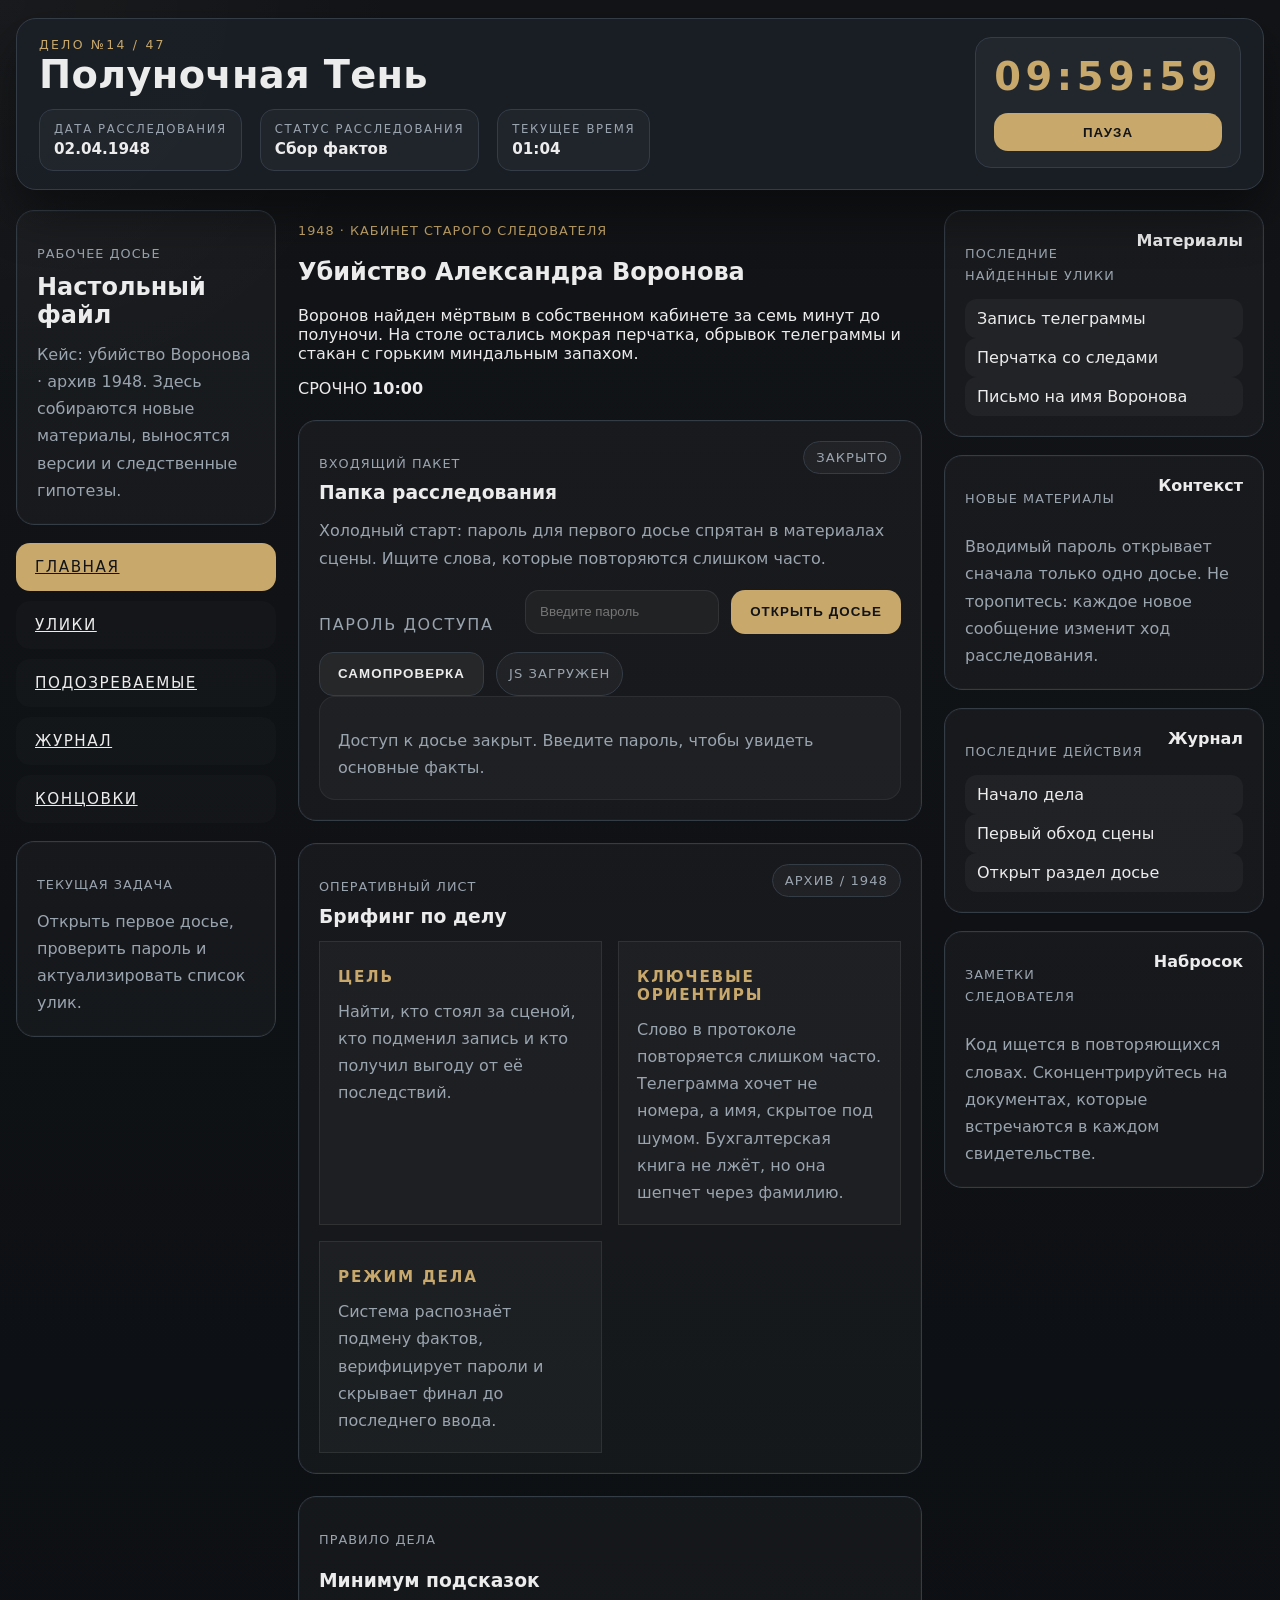
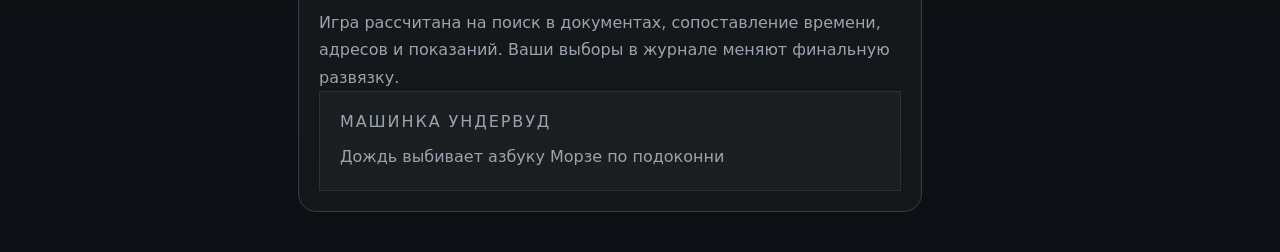
==== commit 01a71f7a: "Merge branch 'new-version-of-game' # Conflicts: #	css/style.css" ====
--- a/index.html
+++ b/index.html
@@ -166,6 +166,7 @@
       </aside>
     </div>
 
+    <script src="js/data.js"></script>
     <script defer src="js/gameData.js"></script>
     <script defer src="js/dialogues.js"></script>
     <script defer src="js/progress.js"></script>
--- a/css/style.css
+++ b/css/style.css
@@ -363,6 +363,100 @@
 .suspect-card,
 .choice-card {
   padding: 18px;
+  transform: rotate(var(--tilt, 0deg));
+}
+
+.suspect-card {
+  display: grid;
+  grid-template-columns: minmax(180px, 220px) 1fr;
+  gap: 18px;
+  padding: 20px;
+  border: 1px solid rgba(212, 175, 136, 0.24);
+  color: #231912;
+  background:
+    linear-gradient(135deg, rgba(255, 247, 220, 0.92), rgba(173, 141, 83, 0.9)),
+    repeating-linear-gradient(90deg, rgba(0, 0, 0, 0.04) 0 1px, transparent 1px 9px);
+  box-shadow: 0 14px 30px rgba(0, 0, 0, 0.28);
+}
+
+.suspect-card.locked {
+  color: var(--mist);
+  background: rgba(0, 0, 0, 0.2);
+}
+
+.suspect-photo-wrap {
+  position: relative;
+}
+
+.suspect-photo {
+  width: 100%;
+  height: 260px;
+  object-fit: cover;
+  border: 2px solid rgba(52, 32, 22, 0.34);
+  box-shadow: 0 10px 24px rgba(0, 0, 0, 0.32);
+}
+
+.suspect-card.locked .suspect-photo {
+  filter: grayscale(1) brightness(0.72);
+}
+
+.suspect-badge {
+  position: absolute;
+  top: 10px;
+  left: 10px;
+  padding: 6px 8px;
+  border: 1px solid rgba(255, 255, 255, 0.4);
+  color: var(--white);
+  background: rgba(12, 12, 12, 0.72);
+  font: 0.72rem "Courier New", monospace;
+  text-transform: uppercase;
+}
+
+.suspect-body {
+  display: grid;
+  gap: 10px;
+}
+
+.paper::before,
+.suspect-card::before {
+  content: "";
+  position: absolute;
+  top: -9px;
+  left: 42%;
+  width: 64px;
+  height: 22px;
+  background: rgba(214, 196, 155, 0.52);
+  box-shadow: 0 2px 5px rgba(0, 0, 0, 0.25);
+}
+
+.suspect-description {
+  color: #4a2b1c;
+  font-size: 0.98rem;
+}
+
+.suspect-dossier {
+  padding: 10px 0;
+  border-top: 1px dashed rgba(52, 32, 22, 0.24);
+  border-bottom: 1px dashed rgba(52, 32, 22, 0.24);
+}
+
+.suspect-button {
+  justify-self: start;
+  margin-top: 4px;
+}
+
+.paper::before,
+.suspect-card::before {
+  content: "";
+  position: absolute;
+  top: -9px;
+  left: 42%;
+  width: 64px;
+  height: 22px;
+  background: rgba(214, 196, 155, 0.52);
+  box-shadow: 0 2px 5px rgba(0, 0, 0, 0.25);
+=======
+>>>>>>> new-version-of-game
 }
 
 .paper h3,
@@ -534,4 +628,8 @@
   .password-box {
     grid-template-columns: 1fr;
   }
-}
+
+  .suspect-card {
+    grid-template-columns: 1fr;
+  }
+}
